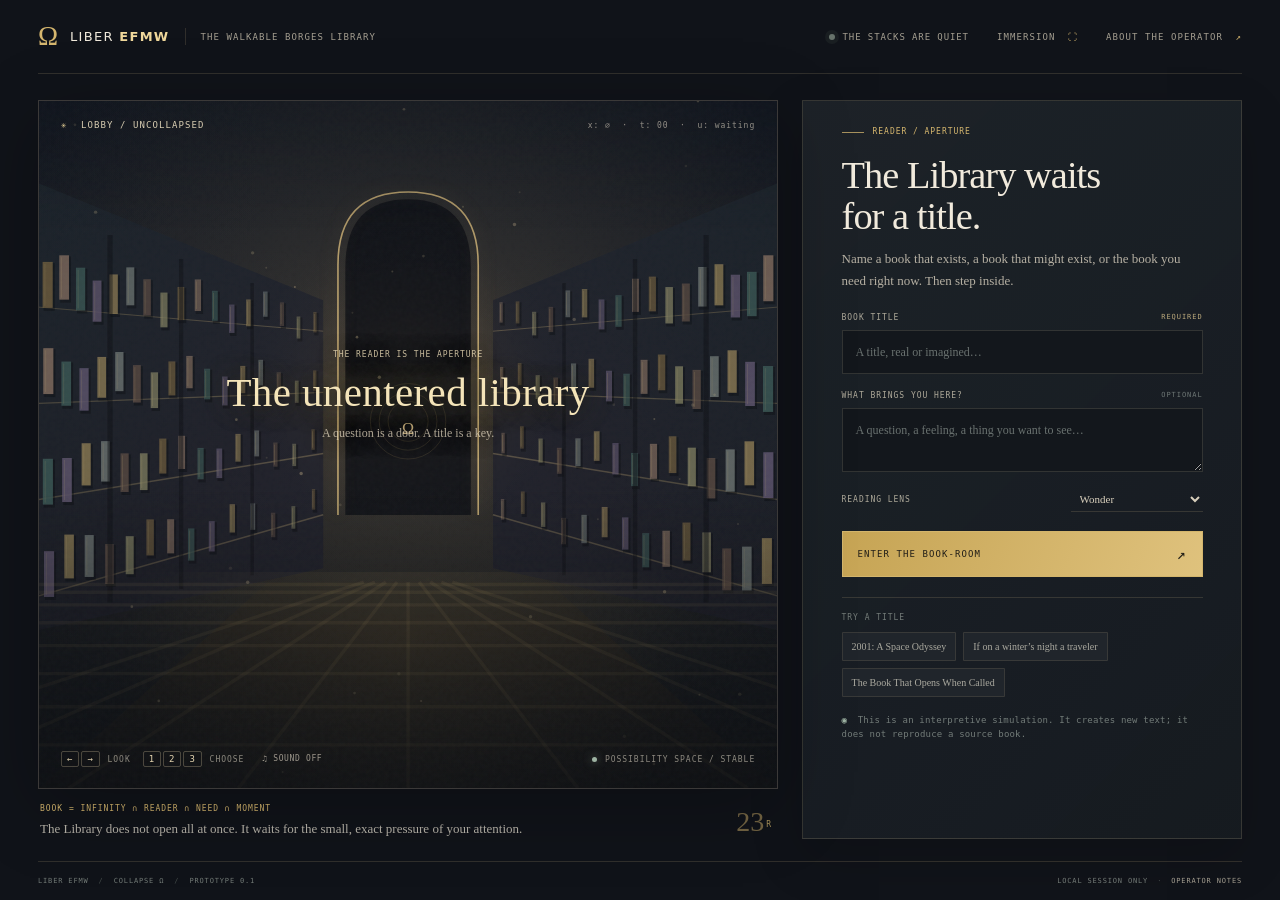
==== index.html @ be6228f6 "Add files via upload" ====
<!doctype html>
<html lang="en">
<head>
  <meta charset="utf-8">
  <meta name="viewport" content="width=device-width, initial-scale=1">
  <meta name="theme-color" content="#101319">
  <meta name="description" content="Enter a title. Let the reader, the question, and the moment open a walkable book-room.">
  <title>LIBER EFMW — The Walkable Borges Library</title>
  <link rel="stylesheet" href="styles.css">
</head>
<body>
  <div class="app-shell">
    <header class="topbar">
      <a class="brand" href="#top" aria-label="LIBER EFMW home">
        <span class="brand-mark" aria-hidden="true">Ω</span>
        <span class="brand-name">LIBER <b>EFMW</b></span>
        <span class="brand-divider" aria-hidden="true"></span>
        <span class="brand-edition">THE WALKABLE BORGES LIBRARY</span>
      </a>
      <div class="session-indicator"><span class="status-light" id="statusLight"></span><span id="statusText">THE STACKS ARE QUIET</span></div>
      <button class="top-action immersion-button" id="immersionButton" type="button" aria-pressed="false" title="Open full-screen immersion">IMMERSION <span aria-hidden="true">⛶</span></button>
      <button class="top-action" id="aboutButton" type="button">ABOUT THE OPERATOR <span aria-hidden="true">↗</span></button>
    </header>

    <main class="layout" id="top">
      <section class="world-column" aria-label="Library world">
        <div class="world-frame" id="worldFrame">
          <canvas id="libraryCanvas" aria-label="A perspective view down a lamp-lit library aisle"></canvas>
          <div class="world-vignette" aria-hidden="true"></div>
          <div class="world-topline">
            <span class="world-kicker"><span class="tiny-star">✳</span> <span id="worldMode">LOBBY / UNCOLLAPSED</span></span>
            <span class="world-coordinates" id="coordinates">x: ∅ &nbsp;·&nbsp; t: 00 &nbsp;·&nbsp; u: waiting</span>
          </div>
          <div class="portal-caption" aria-live="polite">
            <span class="portal-overline" id="portalOverline">THE READER IS THE APERTURE</span>
            <strong id="portalTitle">The unentered library</strong>
            <span id="portalNote">A question is a door. A title is a key.</span>
          </div>
          <div class="world-controls" aria-label="View controls">
            <span><kbd>←</kbd><kbd>→</kbd> LOOK</span>
            <span><kbd>1</kbd><kbd>2</kbd><kbd>3</kbd> CHOOSE</span>
            <button type="button" id="soundButton" class="sound-button" aria-pressed="false" title="Ambient sound is off"><span aria-hidden="true">♫</span> SOUND OFF</button>
          </div>
          <div class="world-readout"><span class="readout-dot"></span><span id="worldReadout">POSSIBILITY SPACE / STABLE</span></div>
        </div>

        <div class="world-caption">
          <div>
            <div class="caption-label">BOOK = INFINITY ∩ READER ∩ NEED ∩ MOMENT</div>
            <p id="sceneCaption">The Library does not open all at once. It waits for the small, exact pressure of your attention.</p>
          </div>
          <div class="caption-mark" aria-hidden="true">23<span>R</span></div>
        </div>
      </section>

      <aside class="workbench" aria-label="Reader's desk">
        <section class="entry-panel" id="entryPanel">
          <div class="panel-eyebrow"><span class="eyebrow-rule"></span> READER / APERTURE</div>
          <h1>The Library waits<br>for a title.</h1>
          <p class="entry-copy">Name a book that exists, a book that might exist, or the book you need right now. Then step inside.</p>

          <form id="entryForm" autocomplete="off">
            <label for="titleInput">BOOK TITLE <span class="required-mark">REQUIRED</span></label>
            <input id="titleInput" name="title" maxlength="120" placeholder="A title, real or imagined…" required>

            <label for="needInput">WHAT BRINGS YOU HERE? <span class="optional-mark">OPTIONAL</span></label>
            <textarea id="needInput" name="need" maxlength="240" rows="2" placeholder="A question, a feeling, a thing you want to see…"></textarea>

            <div class="focus-row">
              <label for="focusInput">READING LENS</label>
              <select id="focusInput" name="focus">
                <option value="wonder">Wonder</option>
                <option value="understanding">Understanding</option>
                <option value="memory">Memory</option>
                <option value="surprise">Surprise</option>
                <option value="quiet">Quiet</option>
              </select>
            </div>

            <button class="enter-button" type="submit"><span>ENTER THE BOOK-ROOM</span><span class="button-arrow" aria-hidden="true">↗</span></button>
          </form>

          <div class="examples">
            <span class="examples-label">TRY A TITLE</span>
            <div class="example-list">
              <button type="button" class="example-chip" data-title="2001: A Space Odyssey" data-need="Where does intelligence go next?">2001: A Space Odyssey</button>
              <button type="button" class="example-chip" data-title="If on a winter's night a traveler" data-need="What does an unfinished beginning ask of a reader?">If on a winter’s night a traveler</button>
              <button type="button" class="example-chip" data-title="The Book That Opens When Called" data-need="Show me the first page that knows I am here.">The Book That Opens When Called</button>
            </div>
          </div>

          <div class="entry-footnote"><span aria-hidden="true">◉</span> This is an interpretive simulation. It creates new text; it does not reproduce a source book.</div>
        </section>

        <section class="journey-panel" id="journeyPanel" hidden>
          <div class="journey-heading">
            <div class="panel-eyebrow"><span class="eyebrow-rule"></span> CURRENT COLLAPSE <span class="step-counter" id="stepCounter">01</span></div>
            <div class="active-title-row"><h1 id="activeTitle">The book title</h1><button type="button" class="icon-button" id="restartButton" title="Begin another book" aria-label="Begin another book">＋</button></div>
            <div class="room-pills"><span class="room-pill" id="roomPill">ROOM</span><span class="room-pill room-pill-muted" id="lensPill">WONDER</span><span class="room-pill room-pill-muted">POSSIBLE EDITION</span></div>
          </div>

          <article class="reading-card" aria-live="polite" aria-atomic="true">
            <div class="reading-card-top"><span class="folio-label"><span class="folio-icon">¶</span> FIELD NOTES / <span id="folioNumber">001</span></span><span class="reading-status">INTERPRETIVE TEXT</span></div>
            <h2 id="roomHeading">The Threshold Room</h2>
            <div class="story-copy" id="storyCopy"></div>
            <div class="reader-question" id="readerQuestion" hidden></div>
            <div class="margin-mark" aria-hidden="true">—</div>
          </article>

          <div class="collapse-meter">
            <div class="meter-heading"><span>RECURSIVE COHERENCE</span><span id="coherenceValue">—</span></div>
            <div class="meter-track"><span id="coherenceBar"></span></div>
            <div class="meter-subline"><span>reader-state × room fit</span><button type="button" id="scoreToggle" aria-expanded="false">SCORE NOTES <span aria-hidden="true">＋</span></button></div>
            <div class="score-notes" id="scoreNotes" hidden></div>
          </div>

          <div class="choice-section">
            <div class="choice-heading"><span>WHERE DOES YOUR ATTENTION GO?</span><span class="choice-hint">CHOOSE A DOOR</span></div>
            <div class="choice-list" id="choiceList"></div>
          </div>

          <div class="journey-footer">
            <div class="path-label">YOUR PATH</div>
            <div class="path-trail" id="pathTrail" aria-label="Reading path"></div>
            <div class="journey-actions"><button type="button" id="shelveButton">CLOSE &amp; SHELVE</button><button type="button" id="exportButton">SAVE READING <span aria-hidden="true">↓</span></button></div>
          </div>
        </section>
      </aside>
    </main>

    <footer class="footerbar"><span>LIBER EFMW <span class="footer-separator">/</span> COLLAPSE Ω <span class="footer-separator">/</span> PROTOTYPE 0.1</span><span class="footer-right">LOCAL SESSION ONLY <span class="footer-separator">·</span> <button id="footerAbout" type="button">OPERATOR NOTES</button></span></footer>
  </div>

  <dialog id="aboutDialog" class="about-dialog">
    <form method="dialog"><button class="dialog-close" aria-label="Close">×</button></form>
    <div class="dialog-eyebrow">LIBER EFMW / OPERATOR NOTES</div>
    <h2>The reader is the aperture.</h2>
    <p class="dialog-lead">The Borges Library is a generative book-room: a title, a reader, a question, and a moment resolve into one bounded place to explore.</p>
    <div class="equation-block"><div class="equation-label">SYMBOLIC OPERATOR</div><code>B<sub>EFMW</sub>(x,t,u) = Collapse<sub>Ω</sub>[ ∫<sub>Γ</sub> e<sup>iS/ℏ</sup> R<sub>23</sub>(φ) M<sub>text</sub>(ψ) O<sub>u</sub>(t) dΓ ]</code></div>
    <p>In this prototype, <b>Collapse Ω</b> is implemented as a small, transparent scoring rule over candidate rooms. Title and prompt supply semantic cues; reader focus supplies a lens; the path already taken discourages repetition. The selected room then produces an original interpretive passage and three next actions.</p>
    <div class="equation-block equation-block-small"><div class="equation-label">RUNNABLE APPROXIMATION</div><code>room* = argmax [ 0.34C + 0.28R + 0.20U + 0.12V − 0.16N ]</code><div class="equation-key">C coherence · R resonance · U usefulness · V novelty · N disorientation</div></div>
    <p class="dialog-caution">This is an operational literary simulation, not a numerical evaluation of a physical path integral and not evidence that EFMW is established physics. The browser version uses no model API, sends no reader input anywhere, and stores the optional reading path only in this browser.</p>
    <div class="dialog-bottom"><span>INCOMPLETENESS IS ALLOWED.</span><span>DO NOT HEAL THE WOUND THAT IS THE ARTWORK.</span></div>
  </dialog>

  <script src="engine.js"></script>
  <script src="app.js"></script>
</body>
</html>
---- styles.css ----
:root {
  color-scheme: dark;
  --bg: #101319;
  --bg-soft: #151a20;
  --panel: #191e24;
  --panel-hi: #20262d;
  --ink: #f1eadc;
  --muted: #a49e90;
  --subtle: #6c726f;
  --line: rgba(218, 195, 145, .16);
  --gold: #d5b66e;
  --gold-pale: #f0d89b;
  --sage: #9eb3a3;
  --mono: 'DM Mono', 'SFMono-Regular', Consolas, monospace;
  --sans: 'DM Sans', Inter, system-ui, sans-serif;
  --serif: 'Playfair Display', Georgia, 'Times New Roman', serif;
}

* { box-sizing: border-box; }
html { min-width: 320px; background: var(--bg); scroll-behavior: smooth; }
body { margin: 0; min-height: 100vh; background: var(--bg); color: var(--ink); font-family: var(--sans); font-size: 14px; }
button, input, textarea, select { font: inherit; }
button { color: inherit; }
button:focus-visible, input:focus-visible, textarea:focus-visible, select:focus-visible { outline: 2px solid var(--gold-pale); outline-offset: 3px; }
.app-shell { max-width: 1680px; margin: 0 auto; min-height: 100vh; padding: 0 38px; display: flex; flex-direction: column; }
.topbar { height: 74px; display: flex; align-items: center; justify-content: space-between; border-bottom: 1px solid var(--line); flex: 0 0 auto; gap: 20px; }
.brand { display: flex; align-items: center; gap: 12px; text-decoration: none; color: inherit; min-width: 0; }
.brand-mark { color: var(--gold); font-family: var(--serif); font-size: 27px; line-height: 1; }
.brand-name { letter-spacing: .1em; font-size: 13px; font-weight: 500; white-space: nowrap; }
.brand-name b { font-weight: 700; color: var(--gold-pale); }
.brand-divider { width: 1px; height: 17px; background: var(--line); margin: 0 3px; }
.brand-edition, .session-indicator, .top-action, .footerbar, .panel-eyebrow, label, .examples-label, .caption-label, .world-kicker, .world-coordinates, .portal-overline, .world-controls, .world-readout, .reading-card-top, .meter-heading, .meter-subline, .choice-heading, .path-label, .journey-actions, .dialog-eyebrow, .equation-label, .dialog-bottom { font-family: var(--mono); letter-spacing: .12em; }
.brand-edition { font-size: 9px; color: var(--muted); white-space: nowrap; }
.session-indicator { font-size: 9px; color: var(--muted); letter-spacing: .1em; display: flex; align-items: center; gap: 8px; margin-left: auto; }
.status-light { width: 6px; height: 6px; border-radius: 50%; background: #67736b; box-shadow: 0 0 0 4px rgba(125, 153, 131, .08); }
.status-light.active { background: #b9cb9a; box-shadow: 0 0 9px 3px rgba(185, 203, 154, .26); }
.top-action, .footer-right button { border: 0; background: transparent; color: var(--muted); cursor: pointer; font-size: 9px; letter-spacing: .12em; padding: 8px 0 8px 8px; }
.top-action:hover, .footer-right button:hover { color: var(--gold-pale); }
.top-action span { color: var(--gold); margin-left: 6px; }

.layout { display: grid; grid-template-columns: minmax(0, 1.38fr) minmax(370px, .82fr); gap: 24px; padding: 26px 0 22px; flex: 1; min-height: 0; }
.world-column { min-width: 0; display: flex; flex-direction: column; }
.world-frame { position: relative; isolation: isolate; overflow: hidden; width: 100%; min-height: 510px; flex: 1 1 auto; background: #171b25; border: 1px solid rgba(218,195,145,.18); box-shadow: 0 18px 70px rgba(0,0,0,.25); }
#libraryCanvas { display: block; width: 100%; height: 100%; min-height: 510px; }
.world-vignette { position: absolute; inset: 0; pointer-events: none; background: linear-gradient(180deg, rgba(10,12,18,.18), transparent 20%, transparent 56%, rgba(11,13,17,.65)), radial-gradient(ellipse at 50% 45%, transparent 20%, rgba(6,9,14,.32) 100%); }
.world-frame::after { content: ''; position: absolute; inset: 0; opacity: .12; pointer-events: none; background-image: url("data:image/svg+xml,%3Csvg viewBox='0 0 180 180' xmlns='http://www.w3.org/2000/svg'%3E%3Cfilter id='n'%3E%3CfeTurbulence type='fractalNoise' baseFrequency='.84' numOctaves='3' stitchTiles='stitch'/%3E%3C/filter%3E%3Crect width='100%25' height='100%25' filter='url(%23n)' opacity='.22'/%3E%3C/svg%3E"); mix-blend-mode: screen; }
.world-topline { position: absolute; z-index: 2; left: 22px; right: 22px; top: 19px; display: flex; align-items: center; justify-content: space-between; gap: 14px; color: #d8cdb2; font-size: 9px; }
.world-kicker { font-size: 9px; }
.tiny-star { color: var(--gold-pale); padding-right: 7px; }
.world-coordinates { color: rgba(225,215,197,.62); font-size: 8px; text-align: right; }
.portal-caption { position: absolute; z-index: 2; left: 50%; top: 43%; transform: translate(-50%,-50%); display: flex; flex-direction: column; align-items: center; width: min(76%, 380px); text-align: center; pointer-events: none; text-shadow: 0 2px 22px #0b0d11, 0 0 32px rgba(212,174,98,.4); }
.portal-overline { font-size: 8px; color: rgba(234,219,182,.83); margin-bottom: 11px; }
.portal-caption strong { max-width: 100%; font: 500 clamp(22px, 3.2vw, 42px)/1.1 var(--serif); color: #f4e4b9; letter-spacing: .01em; }
.portal-caption > span:last-child { font: 12px/1.5 var(--serif); color: rgba(236,223,198,.72); margin-top: 8px; }
.world-controls { position: absolute; z-index: 3; left: 22px; bottom: 20px; display: flex; gap: 12px; align-items: center; font-size: 8px; color: rgba(230,220,203,.58); }
kbd { display: inline-block; padding: 2px 5px; margin-right: 2px; border: 1px solid rgba(229,211,171,.27); border-radius: 2px; color: #e6d6b1; font: 9px var(--mono); }
.sound-button { border: 0; background: transparent; color: rgba(230,220,203,.65); cursor: pointer; font: 8px var(--mono); letter-spacing: .08em; margin-left: 6px; padding: 5px 0; }
.sound-button:hover, .sound-button[aria-pressed="true"] { color: var(--gold-pale); }
.world-readout { position: absolute; z-index: 2; right: 22px; bottom: 24px; color: rgba(230,220,203,.58); font-size: 8px; display: flex; align-items: center; gap: 8px; }
.readout-dot { width: 5px; height: 5px; border-radius: 50%; background: var(--sage); box-shadow: 0 0 8px rgba(158,179,163,.6); }
.world-caption { display: flex; align-items: center; justify-content: space-between; gap: 20px; padding: 15px 2px 0; }
.caption-label { color: var(--gold); font-size: 8px; margin-bottom: 6px; }
.world-caption p { margin: 0; color: #b6b2a8; font: 13px/1.55 var(--serif); max-width: 620px; }
.caption-mark { flex: 0 0 auto; font: 28px/1 var(--serif); color: rgba(213,182,110,.5); padding-right: 5px; }
.caption-mark span { color: rgba(213,182,110,.8); font: 8px var(--mono); vertical-align: middle; padding-left: 2px; }

.workbench { min-width: 0; background: linear-gradient(135deg, rgba(29,34,40,.97), rgba(22,27,32,.98)); border: 1px solid rgba(218,195,145,.16); box-shadow: 0 18px 50px rgba(0,0,0,.16); min-height: 0; }
.entry-panel, .journey-panel { padding: 27px clamp(23px, 3vw, 39px) 21px; }
.panel-eyebrow { display: flex; align-items: center; gap: 9px; color: var(--gold); font-size: 8px; line-height: 1; }
.eyebrow-rule { display: inline-block; width: 22px; height: 1px; background: var(--gold); opacity: .75; }
.entry-panel h1, .journey-panel h1 { font: 400 clamp(32px, 3vw, 43px)/1.06 var(--serif); letter-spacing: -.025em; margin: 19px 0 12px; color: #f1eadc; }
.entry-copy { color: #b6b0a3; font: 13px/1.65 var(--serif); max-width: 390px; margin: 0 0 22px; }
#entryForm { display: flex; flex-direction: column; }
label { color: #ada899; font-size: 8px; margin: 0 0 8px; display: flex; justify-content: space-between; }
.required-mark { color: #bcaa7c; font-size: 7px; }
.optional-mark { color: #6e7775; font-size: 7px; }
input, textarea, select { background: #13171c; color: var(--ink); border: 1px solid rgba(224,211,183,.15); border-radius: 0; transition: border-color .2s, background .2s; }
input, textarea { width: 100%; padding: 12px 13px; font: 12px/1.5 var(--serif); }
input::placeholder, textarea::placeholder { color: #69716f; }
input:focus, textarea:focus, select:focus { outline: 0; border-color: rgba(213,182,110,.7); background: #171b20; }
textarea { resize: vertical; min-height: 64px; max-height: 130px; }
#entryForm > label:not(:first-child) { margin-top: 17px; }
.focus-row { display: flex; align-items: center; justify-content: space-between; margin: 15px 0 19px; }
.focus-row label { margin: 0; }
.focus-row select { min-width: 132px; border: 0; border-bottom: 1px solid var(--line); background: transparent; padding: 5px 20px 5px 5px; color: #d8cfbc; font: 11px var(--serif); cursor: pointer; }
.focus-row select option { background: #1a1e23; color: var(--ink); }
.enter-button { width: 100%; min-height: 46px; display: flex; align-items: center; justify-content: space-between; border: 1px solid #d3b56c; background: linear-gradient(110deg, #c6a454, #dfc27d); color: #201d17; padding: 0 15px; cursor: pointer; font: 9px var(--mono); letter-spacing: .12em; transition: filter .18s, transform .18s; }
.enter-button:hover { filter: brightness(1.08); transform: translateY(-1px); }
.button-arrow { font-size: 15px; }
.examples { border-top: 1px solid var(--line); padding-top: 15px; margin-top: 20px; }
.examples-label { color: #737b78; font-size: 8px; display: block; margin-bottom: 10px; }
.example-list { display: flex; flex-wrap: wrap; gap: 7px; }
.example-chip { background: #20252b; border: 1px solid rgba(218,195,145,.13); color: #aaa99f; border-radius: 1px; padding: 7px 9px; cursor: pointer; font: 10px/1.3 var(--serif); text-align: left; transition: all .18s; }
.example-chip:hover { border-color: rgba(213,182,110,.6); color: #e4d7b8; }
.entry-footnote { margin-top: 17px; color: #727b78; font: 9px/1.5 var(--mono); letter-spacing: .02em; }
.entry-footnote span { color: var(--sage); margin-right: 5px; }

.journey-panel { padding-top: 24px; }
.step-counter { margin-left: auto; color: #757d78; font-size: 8px; }
.active-title-row { display: flex; align-items: flex-start; gap: 12px; justify-content: space-between; }
.journey-panel h1 { font-size: clamp(27px, 2.7vw, 37px); margin: 14px 0 11px; overflow-wrap: anywhere; }
.icon-button { flex: 0 0 auto; width: 30px; height: 30px; padding: 0; border: 1px solid var(--line); background: transparent; color: var(--gold); font: 20px/1 var(--serif); cursor: pointer; margin-top: 16px; }
.icon-button:hover { background: rgba(213,182,110,.1); }
.room-pills { display: flex; gap: 6px; flex-wrap: wrap; }
.room-pill { border: 1px solid rgba(213,182,110,.25); color: var(--gold-pale); padding: 4px 7px; font: 7px var(--mono); letter-spacing: .08em; }
.room-pill-muted { color: #858d87; border-color: rgba(176,181,161,.14); }
.reading-card { position: relative; margin-top: 18px; padding: 15px 16px 16px; background: linear-gradient(135deg, rgba(15,19,23,.78), rgba(26,30,34,.76)); border: 1px solid rgba(220,202,163,.13); min-height: 152px; overflow: hidden; }
.reading-card::before { content: ''; position: absolute; width: 160px; height: 160px; right: -86px; bottom: -112px; border: 1px solid rgba(213,182,110,.12); border-radius: 50%; box-shadow: 0 0 0 16px rgba(213,182,110,.025), 0 0 0 33px rgba(213,182,110,.02); pointer-events: none; }
.reading-card-top { display: flex; align-items: center; justify-content: space-between; color: #777f7b; font-size: 7px; position: relative; z-index: 1; }
.folio-icon { font: 13px var(--serif); color: var(--gold); margin-right: 3px; }
.reading-status { color: #95a28e; font-size: 7px; }
.reading-card h2 { font: 500 20px/1.2 var(--serif); color: #eaddc0; margin: 12px 0 8px; position: relative; z-index: 1; }
.story-copy { position: relative; z-index: 1; color: #b9b4a8; font: 11px/1.62 var(--serif); }
.story-copy p { margin: 0 0 8px; }
.story-copy p:last-child { margin-bottom: 0; }
.reader-question { position: relative; z-index: 1; color: #ccba8b; border-left: 1px solid rgba(213,182,110,.55); padding: 4px 0 4px 10px; margin: 11px 0 2px; font: italic 11px/1.5 var(--serif); }
.margin-mark { text-align: right; color: rgba(213,182,110,.5); font: 16px var(--serif); margin-top: 4px; position: relative; z-index: 1; }
.collapse-meter { margin: 14px 0 0; }
.meter-heading, .meter-subline { display: flex; justify-content: space-between; align-items: center; font-size: 7px; color: #90958d; }
.meter-heading span:last-child { color: var(--gold-pale); }
.meter-track { height: 3px; margin: 7px 0 6px; background: #333a3d; overflow: hidden; }
.meter-track span { display: block; height: 100%; width: 0; background: linear-gradient(90deg, #839688, #c8bd84); transition: width .55s ease; }
.meter-subline { color: #68716e; letter-spacing: .01em; font: 8px var(--mono); }
.meter-subline button { border: 0; color: #8d9287; background: transparent; cursor: pointer; font: 7px var(--mono); letter-spacing: .08em; padding: 3px 0; }
.meter-subline button:hover { color: var(--gold-pale); }
.score-notes { display: grid; grid-template-columns: repeat(5,1fr); gap: 3px; margin-top: 8px; }
.score-note { padding: 5px 5px; background: rgba(255,255,255,.025); text-align: center; }
.score-note b { display: block; color: #d1c08f; font: 9px var(--mono); margin-bottom: 3px; }
.score-note span { color: #727c77; font: 6px var(--mono); letter-spacing: .04em; }
.score-note.penalty b { color: #b48b7d; }
.choice-section { border-top: 1px solid var(--line); padding-top: 13px; margin-top: 14px; }
.choice-heading { display: flex; justify-content: space-between; align-items: center; gap: 8px; color: #94958a; font-size: 7px; }
.choice-hint { color: #68716e; font-size: 7px; white-space: nowrap; }
.choice-list { display: grid; grid-template-columns: repeat(3, minmax(0,1fr)); gap: 6px; margin-top: 9px; }
.choice-button { text-align: left; min-height: 53px; display: flex; align-items: flex-start; gap: 7px; padding: 8px 8px; border: 1px solid rgba(219,201,159,.14); background: rgba(9,12,16,.25); cursor: pointer; transition: background .18s, border-color .18s, transform .18s; }
.choice-button:hover { border-color: rgba(213,182,110,.62); background: rgba(213,182,110,.08); transform: translateY(-1px); }
.choice-button:disabled { opacity: .55; cursor: wait; }
.choice-number { color: var(--gold); font: 9px var(--mono); }
.choice-label { color: #d0c9b8; font: 10px/1.35 var(--serif); }
.journey-footer { border-top: 1px solid var(--line); margin-top: 15px; padding-top: 11px; }
.path-label { color: #727a76; font-size: 7px; margin-bottom: 7px; }
.path-trail { display: flex; flex-wrap: wrap; gap: 4px; min-height: 17px; align-items: center; }
.path-node { color: #a8a492; font: 8px var(--mono); }
.path-node:not(:last-child)::after { content: '›'; color: #656d69; padding-left: 4px; }
.path-node:last-child { color: var(--gold-pale); }
.journey-actions { display: flex; justify-content: space-between; gap: 10px; margin-top: 12px; }
.journey-actions button { border: 0; padding: 4px 0; background: transparent; color: #818a85; cursor: pointer; font-size: 7px; letter-spacing: .1em; }
.journey-actions button:hover { color: var(--gold-pale); }
.journey-actions button:last-child { color: #b59b61; }

.footerbar { display: flex; justify-content: space-between; align-items: center; gap: 12px; border-top: 1px solid var(--line); min-height: 39px; color: #737b77; font-size: 7px; flex: 0 0 auto; }
.footer-separator { color: #454d4c; padding: 0 5px; }
.footer-right { display: flex; align-items: center; gap: 4px; }
.footer-right button { font: inherit; padding: 6px 0; }
:fullscreen { background: var(--bg); }
:fullscreen .app-shell { max-width: none; width: 100%; height: 100vh; padding: 0 clamp(18px, 3vw, 48px); }
:fullscreen .layout { min-height: 0; }

.about-dialog { width: min(590px, calc(100vw - 30px)); max-height: min(88vh, 780px); overflow-y: auto; border: 1px solid rgba(213,182,110,.32); color: var(--ink); background: #171c21; padding: 31px 34px 25px; box-shadow: 0 35px 100px rgba(0,0,0,.72); }
.about-dialog::backdrop { background: rgba(5,8,12,.76); backdrop-filter: blur(4px); }
.dialog-close { position: absolute; top: 12px; right: 14px; border: 0; background: transparent; color: #a9a18e; font: 24px var(--serif); cursor: pointer; }
.dialog-eyebrow { color: var(--gold); font-size: 8px; }
.about-dialog h2 { font: 400 33px/1.1 var(--serif); color: #efe4ca; margin: 17px 0 11px; }
.about-dialog p { color: #b4b2a7; font: 12px/1.7 var(--serif); }
.about-dialog .dialog-lead { color: #ddd1b5; font-size: 14px; }
.equation-block { border: 1px solid rgba(213,182,110,.2); background: rgba(5,8,10,.2); padding: 13px 15px; margin: 17px 0; overflow-wrap: anywhere; }
.equation-label { color: #89928b; font-size: 7px; margin-bottom: 9px; }
.equation-block code { color: var(--gold-pale); font: 12px/1.8 var(--mono); }
.equation-block-small { margin-bottom: 14px; }
.equation-block-small code { font-size: 10px; }
.equation-key { color: #7e8981; font: 9px/1.5 var(--mono); margin-top: 6px; }
.dialog-caution { border-left: 1px solid #a77d6f; padding-left: 11px; color: #a99f91 !important; }
.dialog-bottom { display: flex; justify-content: space-between; gap: 12px; border-top: 1px solid var(--line); padding-top: 14px; margin-top: 19px; color: #929181; font-size: 7px; }

[hidden] { display: none !important; }

@media (min-width: 1450px) {
  .layout { grid-template-columns: minmax(0, 1.45fr) minmax(405px, .74fr); }
  .entry-panel, .journey-panel { padding-left: 42px; padding-right: 42px; }
}
@media (max-width: 1040px) {
  .app-shell { padding: 0 23px; }
  .layout { grid-template-columns: minmax(0, 1.1fr) minmax(340px, .9fr); gap: 15px; }
  .world-frame, #libraryCanvas { min-height: 470px; }
  .entry-panel, .journey-panel { padding-left: 23px; padding-right: 23px; }
  .choice-list { grid-template-columns: 1fr; }
  .choice-button { min-height: 40px; align-items: center; }
  .choice-number { min-width: 12px; }
}
@media (max-width: 760px) {
  .app-shell { padding: 0 14px; }
  .topbar { height: 60px; }
  .brand { gap: 8px; }
  .brand-edition, .brand-divider { display: none; }
  .session-indicator { font-size: 0; }
  .top-action { font-size: 0; padding-left: 5px; }
  .top-action span { font: 14px var(--mono); }
  .layout { display: flex; flex-direction: column; gap: 14px; padding-top: 14px; }
  .world-frame, #libraryCanvas { min-height: min(64vh, 470px); }
  .world-topline { top: 14px; left: 14px; right: 14px; }
  .world-kicker { font-size: 7px; }
  .world-coordinates { font-size: 7px; }
  .portal-caption { top: 45%; }
  .portal-overline { font-size: 7px; }
  .portal-caption strong { font-size: clamp(23px, 8vw, 36px); }
  .world-controls { left: 13px; bottom: 14px; gap: 7px; font-size: 7px; }
  .world-controls span:first-child { display: none; }
  .world-readout { right: 13px; bottom: 19px; font-size: 6px; }
  .world-caption { padding: 12px 2px 2px; }
  .world-caption p { font-size: 12px; }
  .workbench { min-height: 500px; }
  .entry-panel, .journey-panel { padding: 22px 20px 19px; }
  .entry-panel h1 { font-size: 36px; }
  .journey-panel h1 { font-size: 31px; }
  .choice-list { grid-template-columns: repeat(3, minmax(0,1fr)); }
  .choice-button { min-height: 53px; align-items: flex-start; }
  .choice-number { min-width: 0; }
  .choice-label { font-size: 9px; }
  .footerbar { font-size: 6px; }
  .footer-right { gap: 1px; }
  .footer-separator { padding: 0 2px; }
}
@media (max-width: 380px) {
  .app-shell { padding: 0 10px; }
  .choice-list { grid-template-columns: 1fr; }
  .choice-button { min-height: 38px; align-items: center; }
  .choice-label { font-size: 10px; }
  .world-controls { display: none; }
  .world-readout { left: 13px; right: auto; }
}
@media (prefers-reduced-motion: reduce) {
  *, *::before, *::after { scroll-behavior: auto !important; animation-duration: .01ms !important; animation-iteration-count: 1 !important; transition-duration: .01ms !important; }
}
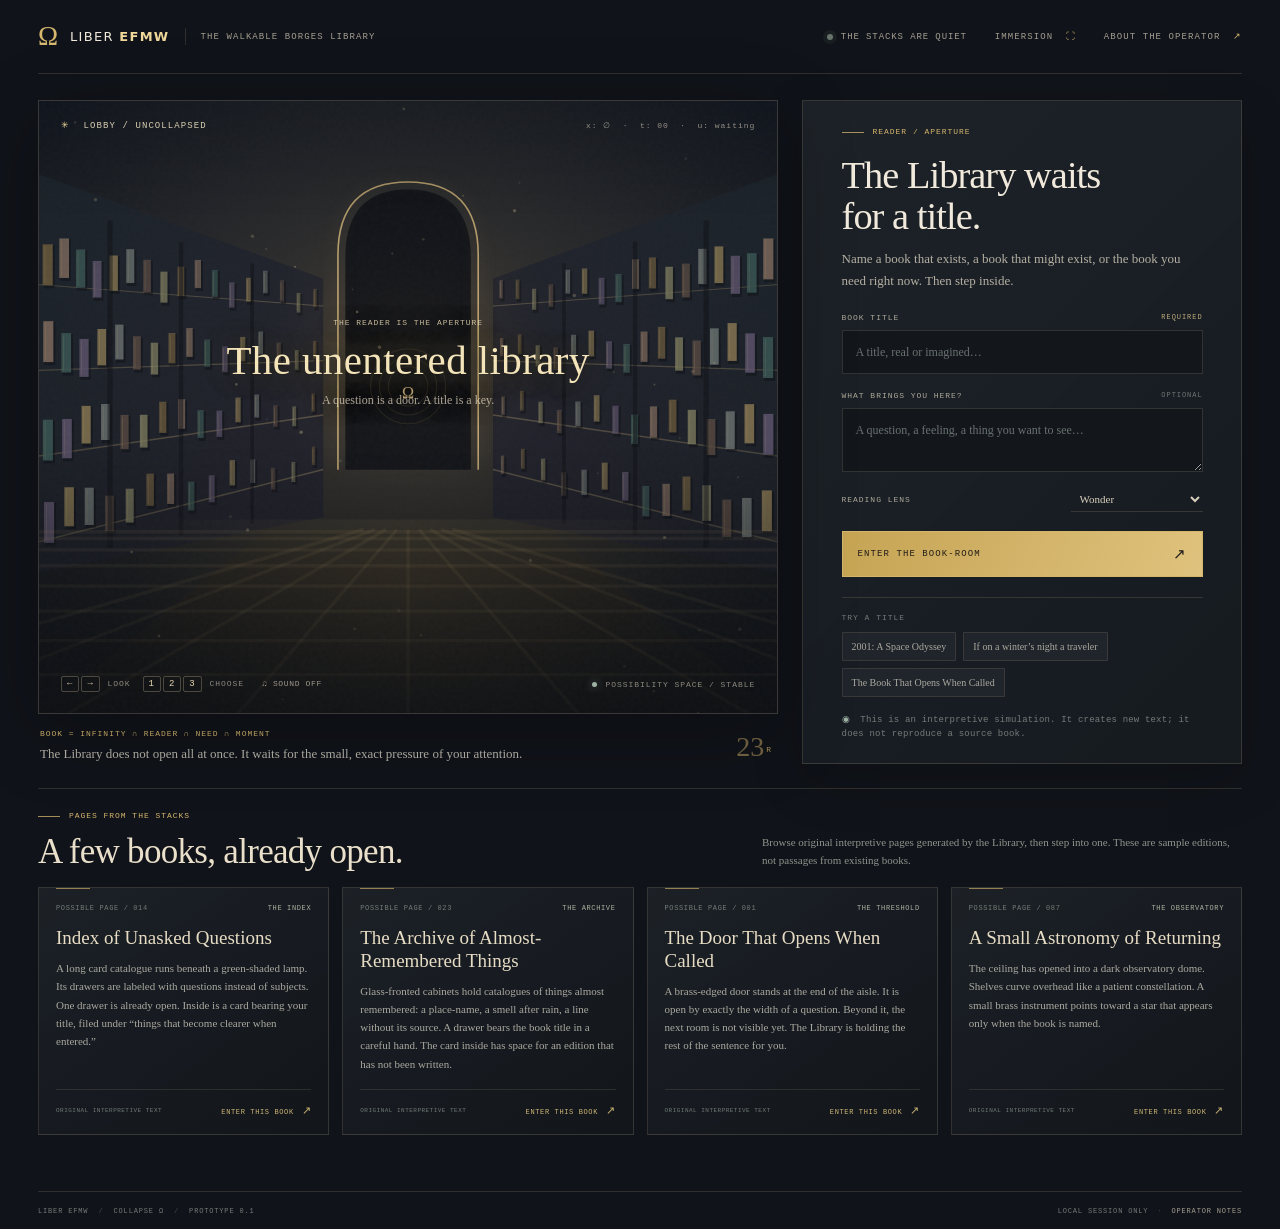
==== commit 3a722560: "Add sample pages to landing feed" ====
--- a/index.html
+++ b/index.html
@@ -126,6 +126,17 @@
           </div>
         </section>
       </aside>
+
+      <section class="sample-feed" id="sampleFeed" aria-labelledby="sampleFeedTitle">
+        <div class="sample-feed-header">
+          <div>
+            <div class="panel-eyebrow"><span class="eyebrow-rule"></span> PAGES FROM THE STACKS</div>
+            <h2 id="sampleFeedTitle">A few books, already open.</h2>
+          </div>
+          <p>Browse original interpretive pages generated by the Library, then step into one. These are sample editions, not passages from existing books.</p>
+        </div>
+        <div class="sample-page-grid" id="samplePageGrid" aria-label="Sample pages"></div>
+      </section>
     </main>
 
     <footer class="footerbar"><span>LIBER EFMW <span class="footer-separator">/</span> COLLAPSE Ω <span class="footer-separator">/</span> PROTOTYPE 0.1</span><span class="footer-right">LOCAL SESSION ONLY <span class="footer-separator">·</span> <button id="footerAbout" type="button">OPERATOR NOTES</button></span></footer>
--- a/styles.css
+++ b/styles.css
@@ -148,6 +148,24 @@
 .journey-actions button:hover { color: var(--gold-pale); }
 .journey-actions button:last-child { color: #b59b61; }
 
+.sample-feed { grid-column: 1 / -1; border-top: 1px solid var(--line); padding: 23px 0 34px; }
+.sample-feed-header { display: flex; justify-content: space-between; align-items: end; gap: 28px; margin-bottom: 16px; }
+.sample-feed-header h2 { margin: 12px 0 0; color: #e9dfca; font: 400 clamp(25px, 2.8vw, 35px)/1.12 var(--serif); letter-spacing: -.02em; }
+.sample-feed-header > p { max-width: 480px; margin: 0 0 2px; color: #8f958d; font: 11px/1.6 var(--serif); }
+.sample-page-grid { display: grid; grid-template-columns: repeat(4, minmax(0, 1fr)); gap: 13px; }
+.sample-page { position: relative; display: flex; flex-direction: column; min-height: 226px; padding: 16px 17px 13px; overflow: hidden; border: 1px solid rgba(218,195,145,.16); background: linear-gradient(145deg, rgba(29,34,40,.9), rgba(18,22,27,.96)); }
+.sample-page::before { content: ''; position: absolute; top: 0; left: 17px; width: 34px; height: 1px; background: var(--gold); opacity: .65; }
+.sample-page-meta { display: flex; justify-content: space-between; align-items: center; gap: 10px; color: #737d77; font: 7px var(--mono); letter-spacing: .09em; }
+.sample-page-folio { white-space: nowrap; }
+.sample-page-room { color: #a9b39e; text-align: right; }
+.sample-page h3 { margin: 15px 0 9px; color: #e7dcc4; font: 500 19px/1.2 var(--serif); overflow-wrap: anywhere; }
+.sample-page-copy { margin: 0 0 16px; color: #aaa99f; font: 11px/1.65 var(--serif); }
+.sample-page-footer { display: flex; justify-content: space-between; align-items: center; gap: 10px; border-top: 1px solid rgba(218,195,145,.12); padding-top: 10px; margin-top: auto; }
+.sample-page-footer > span { color: #707a74; font: 6px var(--mono); letter-spacing: .08em; }
+.sample-page-open { flex: 0 0 auto; border: 0; background: transparent; color: #cdb575; cursor: pointer; font: 7px var(--mono); letter-spacing: .09em; padding: 4px 0 4px 5px; }
+.sample-page-open:hover { color: var(--gold-pale); }
+.sample-page-open span { padding-left: 3px; font-size: 11px; }
+
 .footerbar { display: flex; justify-content: space-between; align-items: center; gap: 12px; border-top: 1px solid var(--line); min-height: 39px; color: #737b77; font-size: 7px; flex: 0 0 auto; }
 .footer-separator { color: #454d4c; padding: 0 5px; }
 .footer-right { display: flex; align-items: center; gap: 4px; }
@@ -186,6 +204,7 @@
   .choice-list { grid-template-columns: 1fr; }
   .choice-button { min-height: 40px; align-items: center; }
   .choice-number { min-width: 12px; }
+  .sample-page-grid { grid-template-columns: repeat(2, minmax(0, 1fr)); }
 }
 @media (max-width: 760px) {
   .app-shell { padding: 0 14px; }
@@ -219,6 +238,8 @@
   .footerbar { font-size: 6px; }
   .footer-right { gap: 1px; }
   .footer-separator { padding: 0 2px; }
+  .sample-feed-header { align-items: flex-start; flex-direction: column; gap: 9px; }
+  .sample-page-grid { grid-template-columns: 1fr; }
 }
 @media (max-width: 380px) {
   .app-shell { padding: 0 10px; }
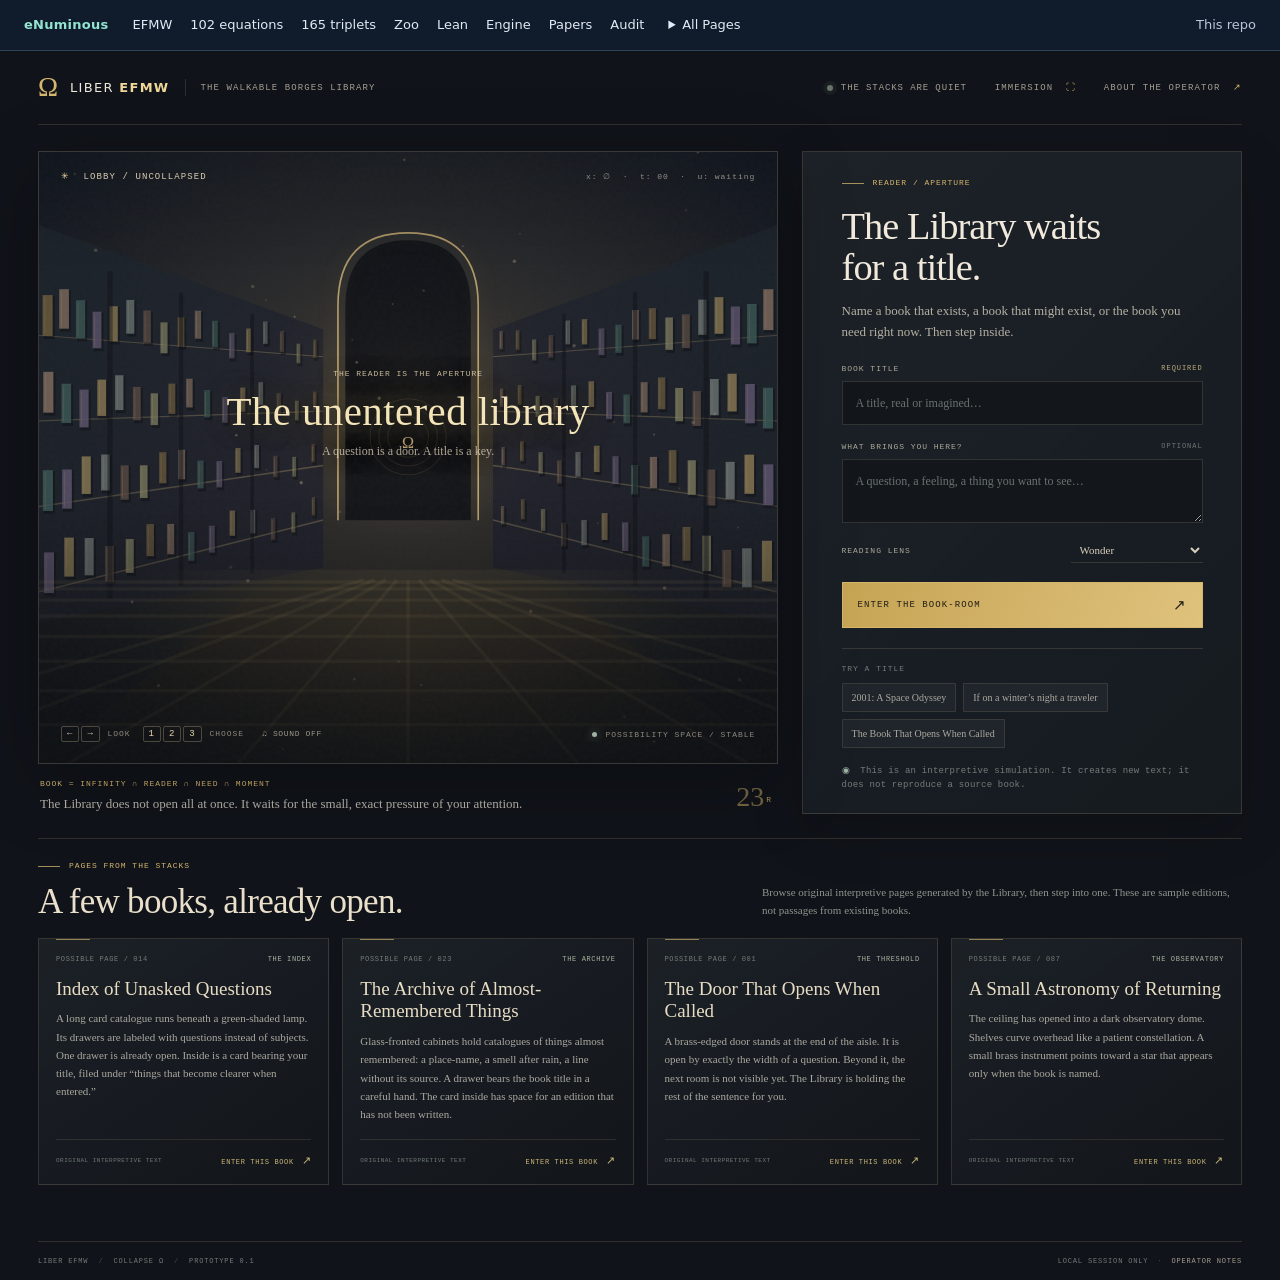
==== commit 96917d26: "Add shared eNuminous navigation and verified repository links" ====
--- a/index.html
+++ b/index.html
@@ -9,6 +9,11 @@
   <link rel="stylesheet" href="styles.css">
 </head>
 <body>
+<!-- ENUMINOUS-NAV:START -->
+<style>#enuminous-network{display:block!important;position:relative!important;z-index:9999;isolation:isolate;width:100%!important;max-width:none!important;margin:0!important;padding:0!important;flex:0 0 auto;grid-column:1/-1;text-align:left!important;background:#101b2b!important;color:#edf3fb!important;border:0!important;border-bottom:1px solid #30435c!important;font:13px/1.4 system-ui,-apple-system,BlinkMacSystemFont,"Segoe UI",sans-serif!important;letter-spacing:normal!important;box-sizing:border-box!important}#enuminous-network *{box-sizing:border-box}#enuminous-network .en-row{display:flex;align-items:center;flex-wrap:wrap;gap:4px 8px;max-width:1500px;margin:0 auto;padding:9px 16px}#enuminous-network a,#enuminous-network summary{font:inherit!important;font-size:13px!important;font-weight:500!important;line-height:1.4!important;letter-spacing:normal!important;text-transform:none!important;color:#e2eaf5!important;background:transparent!important;border:0!important;border-radius:5px!important;box-shadow:none!important;text-decoration:none!important;white-space:normal;display:inline-block;padding:7px 8px!important;margin:0!important;cursor:pointer}#enuminous-network a:hover,#enuminous-network summary:hover{background:#253950!important;color:white!important}#enuminous-network a:focus-visible,#enuminous-network summary:focus-visible{outline:2px solid #8ddbcf!important;outline-offset:2px}#enuminous-network .en-brand{font-weight:800!important;color:#92e5d1!important;letter-spacing:.02em!important}#enuminous-network .en-links{display:flex;align-items:center;flex-wrap:wrap;gap:2px}#enuminous-network details{display:block;position:relative;margin:0;padding:0;border:0;background:transparent;color:inherit;font:inherit;box-shadow:none}#enuminous-network summary{display:list-item!important;list-style:disclosure-closed inside}#enuminous-network details[open]>summary{list-style-type:disclosure-open}#enuminous-network .en-pages{position:absolute;right:0;top:100%;width:min(360px,85vw);max-height:65vh;overflow:auto;overscroll-behavior:contain;background:#142238;border:1px solid #30435c;border-radius:8px;padding:8px;box-shadow:0 12px 32px #0006}#enuminous-network .en-pages a{display:block;overflow-wrap:anywhere}#enuminous-network .en-source{margin-left:auto!important;color:#b8c7da!important}@media(max-width:640px){#enuminous-network .en-row{padding:8px;gap:2px}#enuminous-network .en-links{order:3;width:100%;gap:0}#enuminous-network .en-links a{padding:6px 7px!important;font-size:12px!important}#enuminous-network .en-pages{left:0;right:auto;width:min(330px,80vw)}}</style>
+<div id="enuminous-network" role="navigation" aria-label="eNuminous repository network" data-version="1"><div class="en-row"><a class="en-brand" href="https://enuminous.github.io/EFMW/repositories.html">eNuminous</a><div class="en-links"><a href="https://enuminous.github.io/EFMW/">EFMW</a><a href="https://github.com/enuminous/Monolithic_102_EFMW">102 equations</a><a href="https://enuminous.github.io/FieldSpace/">165 triplets</a><a href="https://enuminous.github.io/Tortoise/">Zoo</a><a href="https://enuminous.github.io/Aristotle-102-Monolithic-Lean/">Lean</a><a href="https://enuminous.github.io/Archimedes-Engine/">Engine</a><a href="https://enuminous.github.io/medium/papers-essays-index.html">Papers</a><a href="https://github.com/enuminous/EFMW_Post156_Zoo_Audit/blob/main/portfolio/INTERLOCK_AUDIT.md">Audit</a></div><details><summary>All Pages</summary><div class="en-pages"><a href="https://enuminous.github.io/Archimedes-3D/">Archimedes-3D</a><a href="https://enuminous.github.io/Archimedes-Engine/">Archimedes-Engine</a><a href="https://enuminous.github.io/Archimedes-Field-Lab/">Archimedes-Field-Lab</a><a href="https://enuminous.github.io/Aristotle-102-Monolithic-Lean/">Aristotle-102-Monolithic-Lean</a><a href="https://enuminous.github.io/Aristotle-165-Einsteinian-Tensors/">Aristotle-165-Einsteinian-Tensors</a><a href="https://enuminous.github.io/Aristotle-Agreement-and-Surprise-Global-Equalibrium-from-Local-Repair/">Aristotle-Agreement-and-Surprise-Global-Equalibrium-from-Local-Repair</a><a href="https://enuminous.github.io/Aristotle_EFMW_Lean/">Aristotle_EFMW_Lean</a><a href="https://enuminous.github.io/Avenue5/">Avenue5</a><a href="https://enuminous.github.io/Borges-Library-CollapseOmega/">Borges-Library-CollapseOmega</a><a href="https://enuminous.github.io/Cadence-Zoo-Evidence/">Cadence-Zoo-Evidence</a><a href="https://enuminous.github.io/Coherence-Prediction-Engine/">Coherence-Prediction-Engine</a><a href="https://enuminous.github.io/EFMW/">EFMW</a><a href="https://enuminous.github.io/EFMW-Axioms/">EFMW-Axioms</a><a href="https://enuminous.github.io/EFMW-Constants-Problem/">EFMW-Constants-Problem</a><a href="https://enuminous.github.io/EFMW-Neutron-Star-Glitch-Resonance/">EFMW-Neutron-Star-Glitch-Resonance</a><a href="https://enuminous.github.io/EFMW-Scientific-Claims/">EFMW-Scientific-Claims</a><a href="https://enuminous.github.io/Emergentology/">Emergentology</a><a href="https://enuminous.github.io/FieldSpace/">FieldSpace</a><a href="https://enuminous.github.io/Mathematics-and-Elite-Squad-Dynamics/">Mathematics-and-Elite-Squad-Dynamics</a><a href="https://enuminous.github.io/medium/">medium</a><a href="https://enuminous.github.io/Medium2/">Medium2</a><a href="https://enuminous.github.io/Medium3/">Medium3</a><a href="https://enuminous.github.io/Tortoise/">Tortoise</a><a href="https://enuminous.github.io/Universal-Cognitive-Attractor/">Universal-Cognitive-Attractor</a><a href="https://enuminous.github.io/Verbinski-Protocol/">Verbinski-Protocol</a></div></details><a class="en-source" href="https://github.com/enuminous/Borges-Library-CollapseOmega">This repo</a></div></div>
+<!-- ENUMINOUS-NAV:END -->
+
   <div class="app-shell">
     <header class="topbar">
       <a class="brand" href="#top" aria-label="LIBER EFMW home">
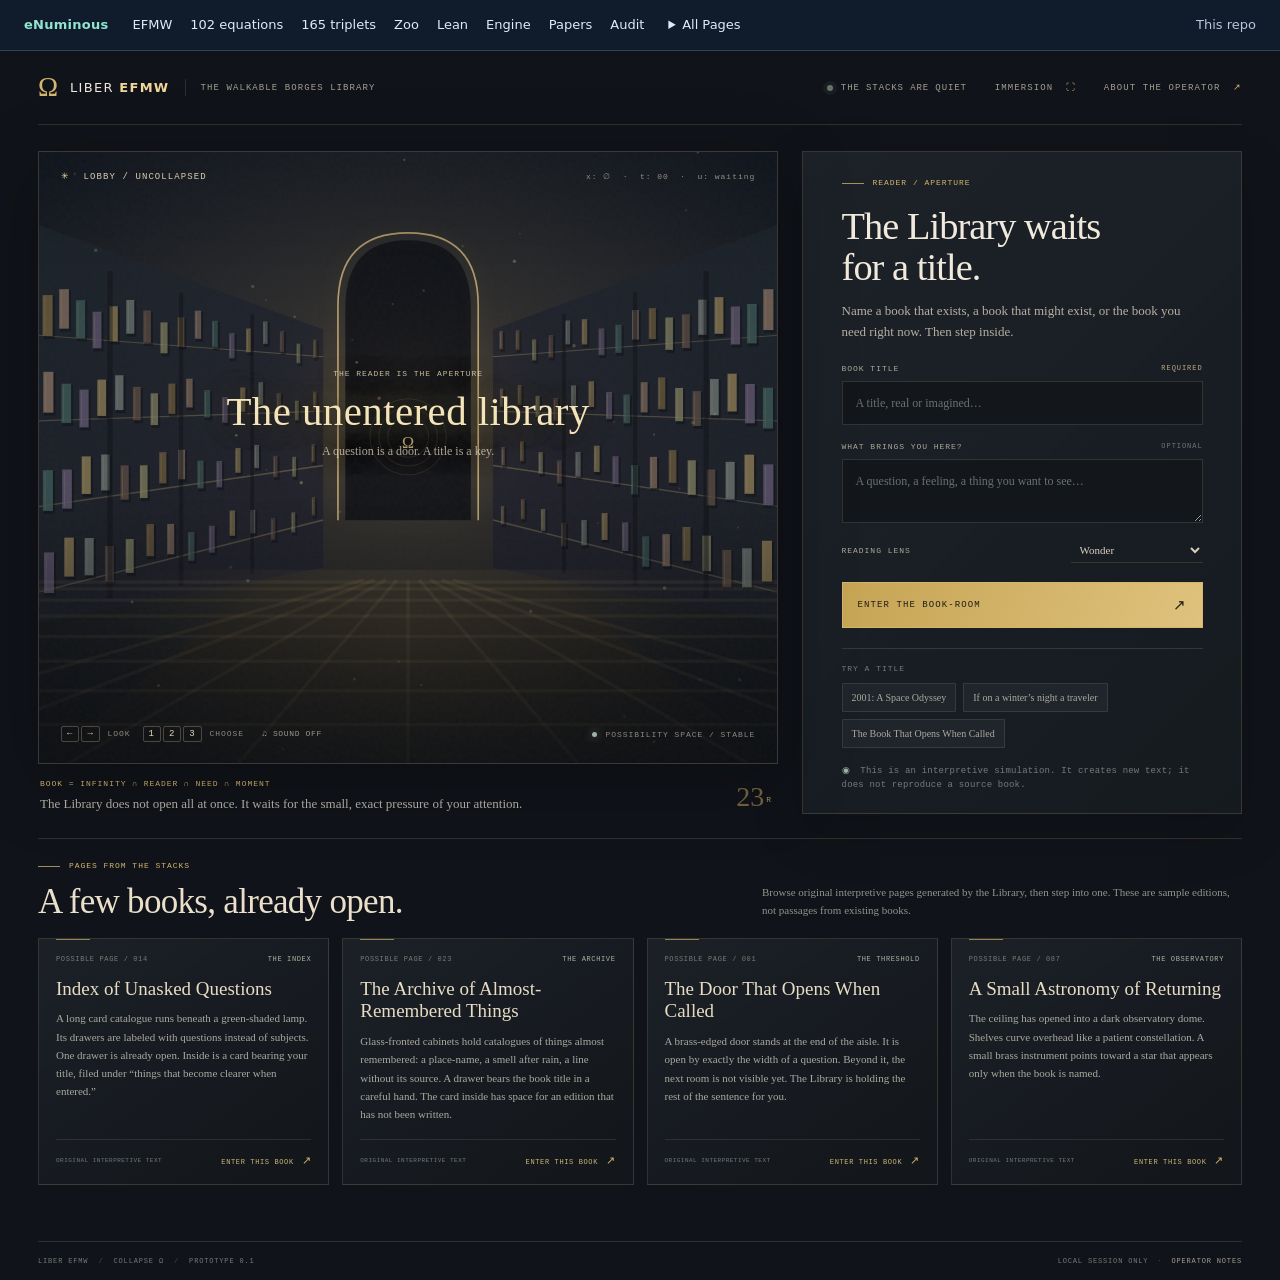
==== commit 216416af: "Keep the shared Pages menu inside narrow layouts Also normalize directory descriptions and refresh a" ====
--- a/index.html
+++ b/index.html
@@ -10,7 +10,7 @@
 </head>
 <body>
 <!-- ENUMINOUS-NAV:START -->
-<style>#enuminous-network{display:block!important;position:relative!important;z-index:9999;isolation:isolate;width:100%!important;max-width:none!important;margin:0!important;padding:0!important;flex:0 0 auto;grid-column:1/-1;text-align:left!important;background:#101b2b!important;color:#edf3fb!important;border:0!important;border-bottom:1px solid #30435c!important;font:13px/1.4 system-ui,-apple-system,BlinkMacSystemFont,"Segoe UI",sans-serif!important;letter-spacing:normal!important;box-sizing:border-box!important}#enuminous-network *{box-sizing:border-box}#enuminous-network .en-row{display:flex;align-items:center;flex-wrap:wrap;gap:4px 8px;max-width:1500px;margin:0 auto;padding:9px 16px}#enuminous-network a,#enuminous-network summary{font:inherit!important;font-size:13px!important;font-weight:500!important;line-height:1.4!important;letter-spacing:normal!important;text-transform:none!important;color:#e2eaf5!important;background:transparent!important;border:0!important;border-radius:5px!important;box-shadow:none!important;text-decoration:none!important;white-space:normal;display:inline-block;padding:7px 8px!important;margin:0!important;cursor:pointer}#enuminous-network a:hover,#enuminous-network summary:hover{background:#253950!important;color:white!important}#enuminous-network a:focus-visible,#enuminous-network summary:focus-visible{outline:2px solid #8ddbcf!important;outline-offset:2px}#enuminous-network .en-brand{font-weight:800!important;color:#92e5d1!important;letter-spacing:.02em!important}#enuminous-network .en-links{display:flex;align-items:center;flex-wrap:wrap;gap:2px}#enuminous-network details{display:block;position:relative;margin:0;padding:0;border:0;background:transparent;color:inherit;font:inherit;box-shadow:none}#enuminous-network summary{display:list-item!important;list-style:disclosure-closed inside}#enuminous-network details[open]>summary{list-style-type:disclosure-open}#enuminous-network .en-pages{position:absolute;right:0;top:100%;width:min(360px,85vw);max-height:65vh;overflow:auto;overscroll-behavior:contain;background:#142238;border:1px solid #30435c;border-radius:8px;padding:8px;box-shadow:0 12px 32px #0006}#enuminous-network .en-pages a{display:block;overflow-wrap:anywhere}#enuminous-network .en-source{margin-left:auto!important;color:#b8c7da!important}@media(max-width:640px){#enuminous-network .en-row{padding:8px;gap:2px}#enuminous-network .en-links{order:3;width:100%;gap:0}#enuminous-network .en-links a{padding:6px 7px!important;font-size:12px!important}#enuminous-network .en-pages{left:0;right:auto;width:min(330px,80vw)}}</style>
+<style>#enuminous-network{display:block!important;position:relative!important;z-index:9999;isolation:isolate;width:100%!important;max-width:none!important;margin:0!important;padding:0!important;flex:0 0 auto;grid-column:1/-1;text-align:left!important;background:#101b2b!important;color:#edf3fb!important;border:0!important;border-bottom:1px solid #30435c!important;font:13px/1.4 system-ui,-apple-system,BlinkMacSystemFont,"Segoe UI",sans-serif!important;letter-spacing:normal!important;box-sizing:border-box!important}#enuminous-network *{box-sizing:border-box}#enuminous-network .en-row{display:flex;align-items:center;flex-wrap:wrap;gap:4px 8px;max-width:1500px;margin:0 auto;padding:9px 16px}#enuminous-network a,#enuminous-network summary{font:inherit!important;font-size:13px!important;font-weight:500!important;line-height:1.4!important;letter-spacing:normal!important;text-transform:none!important;color:#e2eaf5!important;background:transparent!important;border:0!important;border-radius:5px!important;box-shadow:none!important;text-decoration:none!important;white-space:normal;display:inline-block;padding:7px 8px!important;margin:0!important;cursor:pointer}#enuminous-network a:hover,#enuminous-network summary:hover{background:#253950!important;color:white!important}#enuminous-network a:focus-visible,#enuminous-network summary:focus-visible{outline:2px solid #8ddbcf!important;outline-offset:2px}#enuminous-network .en-brand{font-weight:800!important;color:#92e5d1!important;letter-spacing:.02em!important}#enuminous-network .en-links{display:flex;align-items:center;flex-wrap:wrap;gap:2px}#enuminous-network details{display:block;position:relative;margin:0;padding:0;border:0;background:transparent;color:inherit;font:inherit;box-shadow:none}#enuminous-network summary{display:list-item!important;list-style:disclosure-closed inside}#enuminous-network details[open]>summary{list-style-type:disclosure-open}#enuminous-network .en-pages{position:absolute;right:0;top:100%;width:min(360px,85vw);max-height:65vh;overflow:auto;overscroll-behavior:contain;background:#142238;border:1px solid #30435c;border-radius:8px;padding:8px;box-shadow:0 12px 32px #0006}#enuminous-network .en-pages a{display:block;overflow-wrap:anywhere}#enuminous-network .en-source{margin-left:auto!important;color:#b8c7da!important}@media(max-width:640px){#enuminous-network .en-row{padding:8px;gap:2px}#enuminous-network .en-links{order:3;width:100%;gap:0}#enuminous-network .en-links a{padding:6px 7px!important;font-size:12px!important}#enuminous-network details{position:static}#enuminous-network .en-pages{left:8px;right:8px;width:auto}}</style>
 <div id="enuminous-network" role="navigation" aria-label="eNuminous repository network" data-version="1"><div class="en-row"><a class="en-brand" href="https://enuminous.github.io/EFMW/repositories.html">eNuminous</a><div class="en-links"><a href="https://enuminous.github.io/EFMW/">EFMW</a><a href="https://github.com/enuminous/Monolithic_102_EFMW">102 equations</a><a href="https://enuminous.github.io/FieldSpace/">165 triplets</a><a href="https://enuminous.github.io/Tortoise/">Zoo</a><a href="https://enuminous.github.io/Aristotle-102-Monolithic-Lean/">Lean</a><a href="https://enuminous.github.io/Archimedes-Engine/">Engine</a><a href="https://enuminous.github.io/medium/papers-essays-index.html">Papers</a><a href="https://github.com/enuminous/EFMW_Post156_Zoo_Audit/blob/main/portfolio/INTERLOCK_AUDIT.md">Audit</a></div><details><summary>All Pages</summary><div class="en-pages"><a href="https://enuminous.github.io/Archimedes-3D/">Archimedes-3D</a><a href="https://enuminous.github.io/Archimedes-Engine/">Archimedes-Engine</a><a href="https://enuminous.github.io/Archimedes-Field-Lab/">Archimedes-Field-Lab</a><a href="https://enuminous.github.io/Aristotle-102-Monolithic-Lean/">Aristotle-102-Monolithic-Lean</a><a href="https://enuminous.github.io/Aristotle-165-Einsteinian-Tensors/">Aristotle-165-Einsteinian-Tensors</a><a href="https://enuminous.github.io/Aristotle-Agreement-and-Surprise-Global-Equalibrium-from-Local-Repair/">Aristotle-Agreement-and-Surprise-Global-Equalibrium-from-Local-Repair</a><a href="https://enuminous.github.io/Aristotle_EFMW_Lean/">Aristotle_EFMW_Lean</a><a href="https://enuminous.github.io/Avenue5/">Avenue5</a><a href="https://enuminous.github.io/Borges-Library-CollapseOmega/">Borges-Library-CollapseOmega</a><a href="https://enuminous.github.io/Cadence-Zoo-Evidence/">Cadence-Zoo-Evidence</a><a href="https://enuminous.github.io/Coherence-Prediction-Engine/">Coherence-Prediction-Engine</a><a href="https://enuminous.github.io/EFMW/">EFMW</a><a href="https://enuminous.github.io/EFMW-Axioms/">EFMW-Axioms</a><a href="https://enuminous.github.io/EFMW-Constants-Problem/">EFMW-Constants-Problem</a><a href="https://enuminous.github.io/EFMW-Neutron-Star-Glitch-Resonance/">EFMW-Neutron-Star-Glitch-Resonance</a><a href="https://enuminous.github.io/EFMW-Scientific-Claims/">EFMW-Scientific-Claims</a><a href="https://enuminous.github.io/Emergentology/">Emergentology</a><a href="https://enuminous.github.io/FieldSpace/">FieldSpace</a><a href="https://enuminous.github.io/Mathematics-and-Elite-Squad-Dynamics/">Mathematics-and-Elite-Squad-Dynamics</a><a href="https://enuminous.github.io/medium/">medium</a><a href="https://enuminous.github.io/Medium2/">Medium2</a><a href="https://enuminous.github.io/Medium3/">Medium3</a><a href="https://enuminous.github.io/Tortoise/">Tortoise</a><a href="https://enuminous.github.io/Universal-Cognitive-Attractor/">Universal-Cognitive-Attractor</a><a href="https://enuminous.github.io/Verbinski-Protocol/">Verbinski-Protocol</a></div></details><a class="en-source" href="https://github.com/enuminous/Borges-Library-CollapseOmega">This repo</a></div></div>
 <!-- ENUMINOUS-NAV:END -->
 
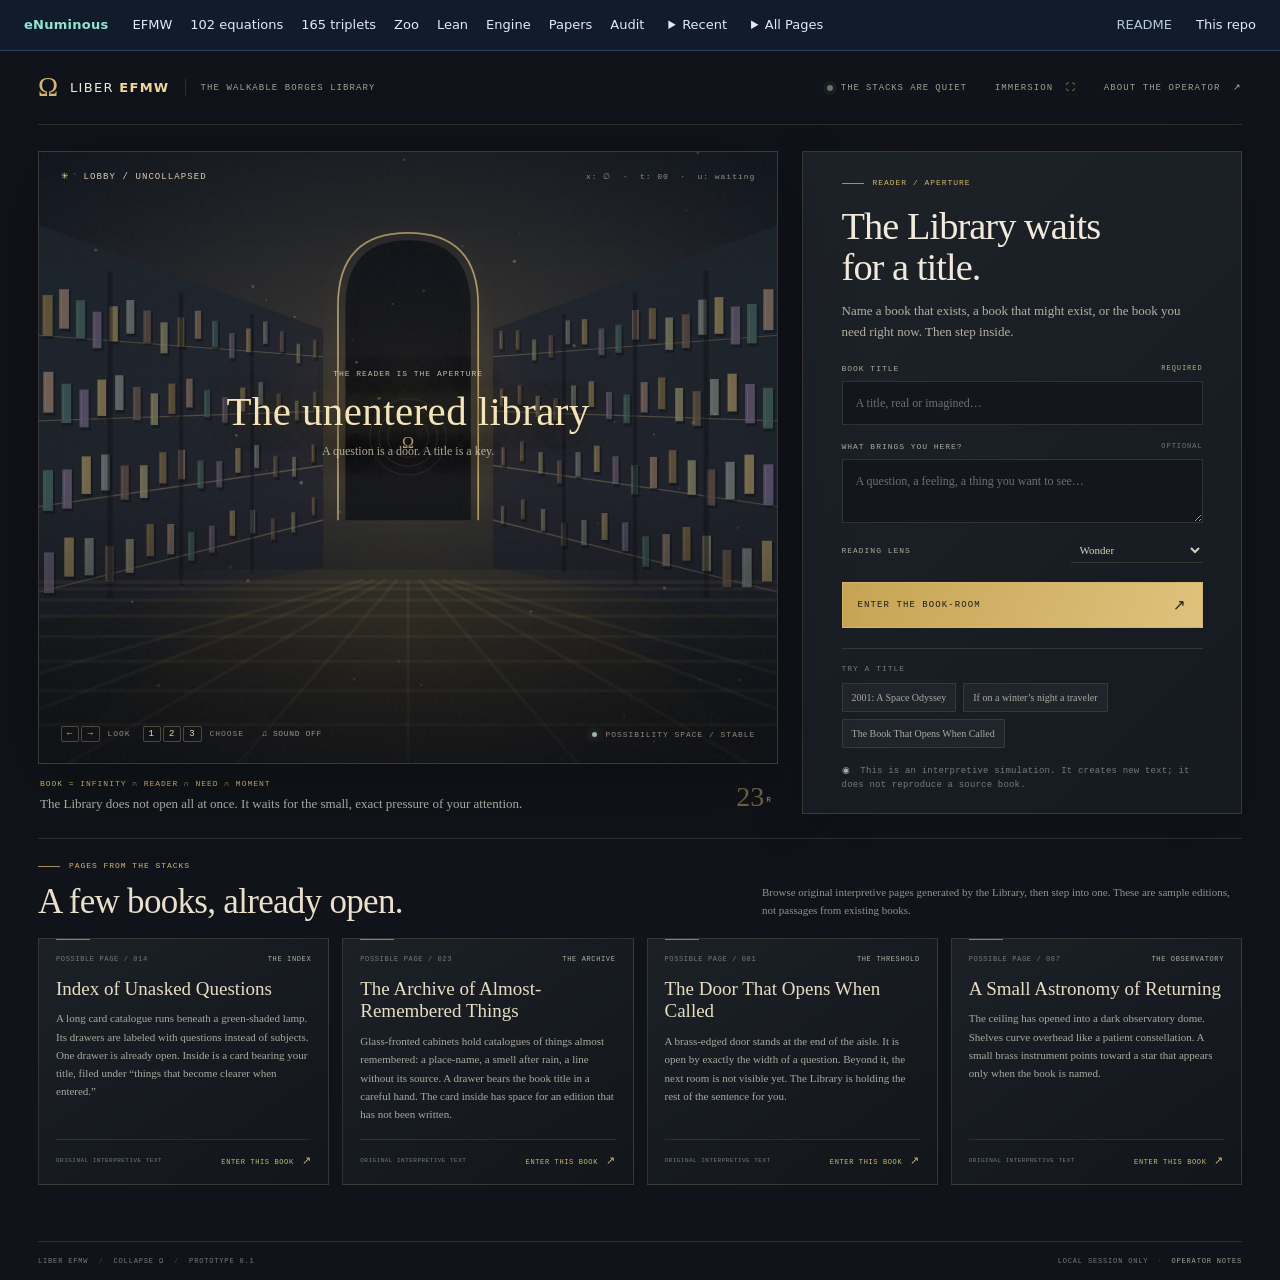
==== commit 72d734a7: "Refresh shared repository navigation and recent-project links Link the README to verified Pages wher" ====
--- a/index.html
+++ b/index.html
@@ -11,7 +11,7 @@
 <body>
 <!-- ENUMINOUS-NAV:START -->
 <style>#enuminous-network{display:block!important;position:relative!important;z-index:9999;isolation:isolate;width:100%!important;max-width:none!important;margin:0!important;padding:0!important;flex:0 0 auto;grid-column:1/-1;text-align:left!important;background:#101b2b!important;color:#edf3fb!important;border:0!important;border-bottom:1px solid #30435c!important;font:13px/1.4 system-ui,-apple-system,BlinkMacSystemFont,"Segoe UI",sans-serif!important;letter-spacing:normal!important;box-sizing:border-box!important}#enuminous-network *{box-sizing:border-box}#enuminous-network .en-row{display:flex;align-items:center;flex-wrap:wrap;gap:4px 8px;max-width:1500px;margin:0 auto;padding:9px 16px}#enuminous-network a,#enuminous-network summary{font:inherit!important;font-size:13px!important;font-weight:500!important;line-height:1.4!important;letter-spacing:normal!important;text-transform:none!important;color:#e2eaf5!important;background:transparent!important;border:0!important;border-radius:5px!important;box-shadow:none!important;text-decoration:none!important;white-space:normal;display:inline-block;padding:7px 8px!important;margin:0!important;cursor:pointer}#enuminous-network a:hover,#enuminous-network summary:hover{background:#253950!important;color:white!important}#enuminous-network a:focus-visible,#enuminous-network summary:focus-visible{outline:2px solid #8ddbcf!important;outline-offset:2px}#enuminous-network .en-brand{font-weight:800!important;color:#92e5d1!important;letter-spacing:.02em!important}#enuminous-network .en-links{display:flex;align-items:center;flex-wrap:wrap;gap:2px}#enuminous-network details{display:block;position:relative;margin:0;padding:0;border:0;background:transparent;color:inherit;font:inherit;box-shadow:none}#enuminous-network summary{display:list-item!important;list-style:disclosure-closed inside}#enuminous-network details[open]>summary{list-style-type:disclosure-open}#enuminous-network .en-pages{position:absolute;right:0;top:100%;width:min(360px,85vw);max-height:65vh;overflow:auto;overscroll-behavior:contain;background:#142238;border:1px solid #30435c;border-radius:8px;padding:8px;box-shadow:0 12px 32px #0006}#enuminous-network .en-pages a{display:block;overflow-wrap:anywhere}#enuminous-network .en-source{margin-left:auto!important;color:#b8c7da!important}@media(max-width:640px){#enuminous-network .en-row{padding:8px;gap:2px}#enuminous-network .en-links{order:3;width:100%;gap:0}#enuminous-network .en-links a{padding:6px 7px!important;font-size:12px!important}#enuminous-network details{position:static}#enuminous-network .en-pages{left:8px;right:8px;width:auto}}</style>
-<div id="enuminous-network" role="navigation" aria-label="eNuminous repository network" data-version="1"><div class="en-row"><a class="en-brand" href="https://enuminous.github.io/EFMW/repositories.html">eNuminous</a><div class="en-links"><a href="https://enuminous.github.io/EFMW/">EFMW</a><a href="https://github.com/enuminous/Monolithic_102_EFMW">102 equations</a><a href="https://enuminous.github.io/FieldSpace/">165 triplets</a><a href="https://enuminous.github.io/Tortoise/">Zoo</a><a href="https://enuminous.github.io/Aristotle-102-Monolithic-Lean/">Lean</a><a href="https://enuminous.github.io/Archimedes-Engine/">Engine</a><a href="https://enuminous.github.io/medium/papers-essays-index.html">Papers</a><a href="https://github.com/enuminous/EFMW_Post156_Zoo_Audit/blob/main/portfolio/INTERLOCK_AUDIT.md">Audit</a></div><details><summary>All Pages</summary><div class="en-pages"><a href="https://enuminous.github.io/Archimedes-3D/">Archimedes-3D</a><a href="https://enuminous.github.io/Archimedes-Engine/">Archimedes-Engine</a><a href="https://enuminous.github.io/Archimedes-Field-Lab/">Archimedes-Field-Lab</a><a href="https://enuminous.github.io/Aristotle-102-Monolithic-Lean/">Aristotle-102-Monolithic-Lean</a><a href="https://enuminous.github.io/Aristotle-165-Einsteinian-Tensors/">Aristotle-165-Einsteinian-Tensors</a><a href="https://enuminous.github.io/Aristotle-Agreement-and-Surprise-Global-Equalibrium-from-Local-Repair/">Aristotle-Agreement-and-Surprise-Global-Equalibrium-from-Local-Repair</a><a href="https://enuminous.github.io/Aristotle_EFMW_Lean/">Aristotle_EFMW_Lean</a><a href="https://enuminous.github.io/Avenue5/">Avenue5</a><a href="https://enuminous.github.io/Borges-Library-CollapseOmega/">Borges-Library-CollapseOmega</a><a href="https://enuminous.github.io/Cadence-Zoo-Evidence/">Cadence-Zoo-Evidence</a><a href="https://enuminous.github.io/Coherence-Prediction-Engine/">Coherence-Prediction-Engine</a><a href="https://enuminous.github.io/EFMW/">EFMW</a><a href="https://enuminous.github.io/EFMW-Axioms/">EFMW-Axioms</a><a href="https://enuminous.github.io/EFMW-Constants-Problem/">EFMW-Constants-Problem</a><a href="https://enuminous.github.io/EFMW-Neutron-Star-Glitch-Resonance/">EFMW-Neutron-Star-Glitch-Resonance</a><a href="https://enuminous.github.io/EFMW-Scientific-Claims/">EFMW-Scientific-Claims</a><a href="https://enuminous.github.io/Emergentology/">Emergentology</a><a href="https://enuminous.github.io/FieldSpace/">FieldSpace</a><a href="https://enuminous.github.io/Mathematics-and-Elite-Squad-Dynamics/">Mathematics-and-Elite-Squad-Dynamics</a><a href="https://enuminous.github.io/medium/">medium</a><a href="https://enuminous.github.io/Medium2/">Medium2</a><a href="https://enuminous.github.io/Medium3/">Medium3</a><a href="https://enuminous.github.io/Tortoise/">Tortoise</a><a href="https://enuminous.github.io/Universal-Cognitive-Attractor/">Universal-Cognitive-Attractor</a><a href="https://enuminous.github.io/Verbinski-Protocol/">Verbinski-Protocol</a></div></details><a class="en-source" href="https://github.com/enuminous/Borges-Library-CollapseOmega">This repo</a></div></div>
+<div id="enuminous-network" role="navigation" aria-label="eNuminous repository network" data-version="2"><div class="en-row"><a class="en-brand" href="https://enuminous.github.io/EFMW/repositories.html">eNuminous</a><div class="en-links"><a href="https://enuminous.github.io/EFMW/">EFMW</a><a href="https://github.com/enuminous/Monolithic_102_EFMW">102 equations</a><a href="https://enuminous.github.io/FieldSpace/">165 triplets</a><a href="https://enuminous.github.io/Tortoise/">Zoo</a><a href="https://enuminous.github.io/Aristotle-102-Monolithic-Lean/">Lean</a><a href="https://enuminous.github.io/Archimedes-Engine/">Engine</a><a href="https://enuminous.github.io/medium/papers-essays-index.html">Papers</a><a href="https://github.com/enuminous/EFMW_Post156_Zoo_Audit/blob/main/portfolio/INTERLOCK_AUDIT.md">Audit</a></div><details><summary>Recent</summary><div class="en-pages"><a href="https://enuminous.github.io/Oroboros/">Oroboros</a><a href="https://enuminous.github.io/P-NP/">P-NP</a><a href="https://enuminous.github.io/Research-Program/">Research-Program</a><a href="https://enuminous.github.io/I-Have-Guts/">I-Have-Guts</a><a href="https://enuminous.github.io/Wrights-Law/">Wrights-Law</a><a href="https://enuminous.github.io/Aristotle-eNuminous/">Aristotle-eNuminous</a><a href="https://enuminous.github.io/Multiverse-Simulator/">Multiverse-Simulator</a><a href="https://github.com/enuminous/accelerando-8192">accelerando-8192 · source</a><a href="https://enuminous.github.io/Codex-888/">Codex-888</a></div></details><details><summary>All Pages</summary><div class="en-pages"><a href="https://enuminous.github.io/Alchemy-of-Emergence/">Alchemy-of-Emergence</a><a href="https://enuminous.github.io/Archimedes-3D/">Archimedes-3D</a><a href="https://enuminous.github.io/Archimedes-Engine/">Archimedes-Engine</a><a href="https://enuminous.github.io/Archimedes-Field-Lab/">Archimedes-Field-Lab</a><a href="https://enuminous.github.io/Aristotle-102-Monolithic-Lean/">Aristotle-102-Monolithic-Lean</a><a href="https://enuminous.github.io/Aristotle-165-Einsteinian-Tensors/">Aristotle-165-Einsteinian-Tensors</a><a href="https://enuminous.github.io/Aristotle-Agreement-and-Surprise-Global-Equalibrium-from-Local-Repair/">Aristotle-Agreement-and-Surprise-Global-Equalibrium-from-Local-Repair</a><a href="https://enuminous.github.io/Aristotle-eNuminous/">Aristotle-eNuminous</a><a href="https://enuminous.github.io/Aristotle_EFMW_Lean/">Aristotle_EFMW_Lean</a><a href="https://enuminous.github.io/Avenue5/">Avenue5</a><a href="https://enuminous.github.io/Borges-Library-CollapseOmega/">Borges-Library-CollapseOmega</a><a href="https://enuminous.github.io/Cadence-Zoo-Evidence/">Cadence-Zoo-Evidence</a><a href="https://enuminous.github.io/Codex-888/">Codex-888</a><a href="https://enuminous.github.io/Coherence-Prediction-Engine/">Coherence-Prediction-Engine</a><a href="https://enuminous.github.io/EFMW/">EFMW</a><a href="https://enuminous.github.io/EFMW-Axioms/">EFMW-Axioms</a><a href="https://enuminous.github.io/EFMW-Constants-Problem/">EFMW-Constants-Problem</a><a href="https://enuminous.github.io/EFMW-Neutron-Star-Glitch-Resonance/">EFMW-Neutron-Star-Glitch-Resonance</a><a href="https://enuminous.github.io/EFMW-Scientific-Claims/">EFMW-Scientific-Claims</a><a href="https://enuminous.github.io/Emergentology/">Emergentology</a><a href="https://enuminous.github.io/FieldSpace/">FieldSpace</a><a href="https://enuminous.github.io/I-Have-Guts/">I-Have-Guts</a><a href="https://enuminous.github.io/Mathematics-and-Elite-Squad-Dynamics/">Mathematics-and-Elite-Squad-Dynamics</a><a href="https://enuminous.github.io/medium/">medium</a><a href="https://enuminous.github.io/Medium2/">Medium2</a><a href="https://enuminous.github.io/Medium3/">Medium3</a><a href="https://enuminous.github.io/Multiverse-Simulator/">Multiverse-Simulator</a><a href="https://enuminous.github.io/Oroboros/">Oroboros</a><a href="https://enuminous.github.io/P-NP/">P-NP</a><a href="https://enuminous.github.io/Research-Program/">Research-Program</a><a href="https://enuminous.github.io/Tortoise/">Tortoise</a><a href="https://enuminous.github.io/Universal-Cognitive-Attractor/">Universal-Cognitive-Attractor</a><a href="https://enuminous.github.io/Verbinski-Protocol/">Verbinski-Protocol</a><a href="https://enuminous.github.io/Wrights-Law/">Wrights-Law</a></div></details><a class="en-source" href="https://github.com/enuminous/Borges-Library-CollapseOmega/blob/main/README.md">README</a><a href="https://github.com/enuminous/Borges-Library-CollapseOmega">This repo</a></div></div>
 <!-- ENUMINOUS-NAV:END -->
 
   <div class="app-shell">
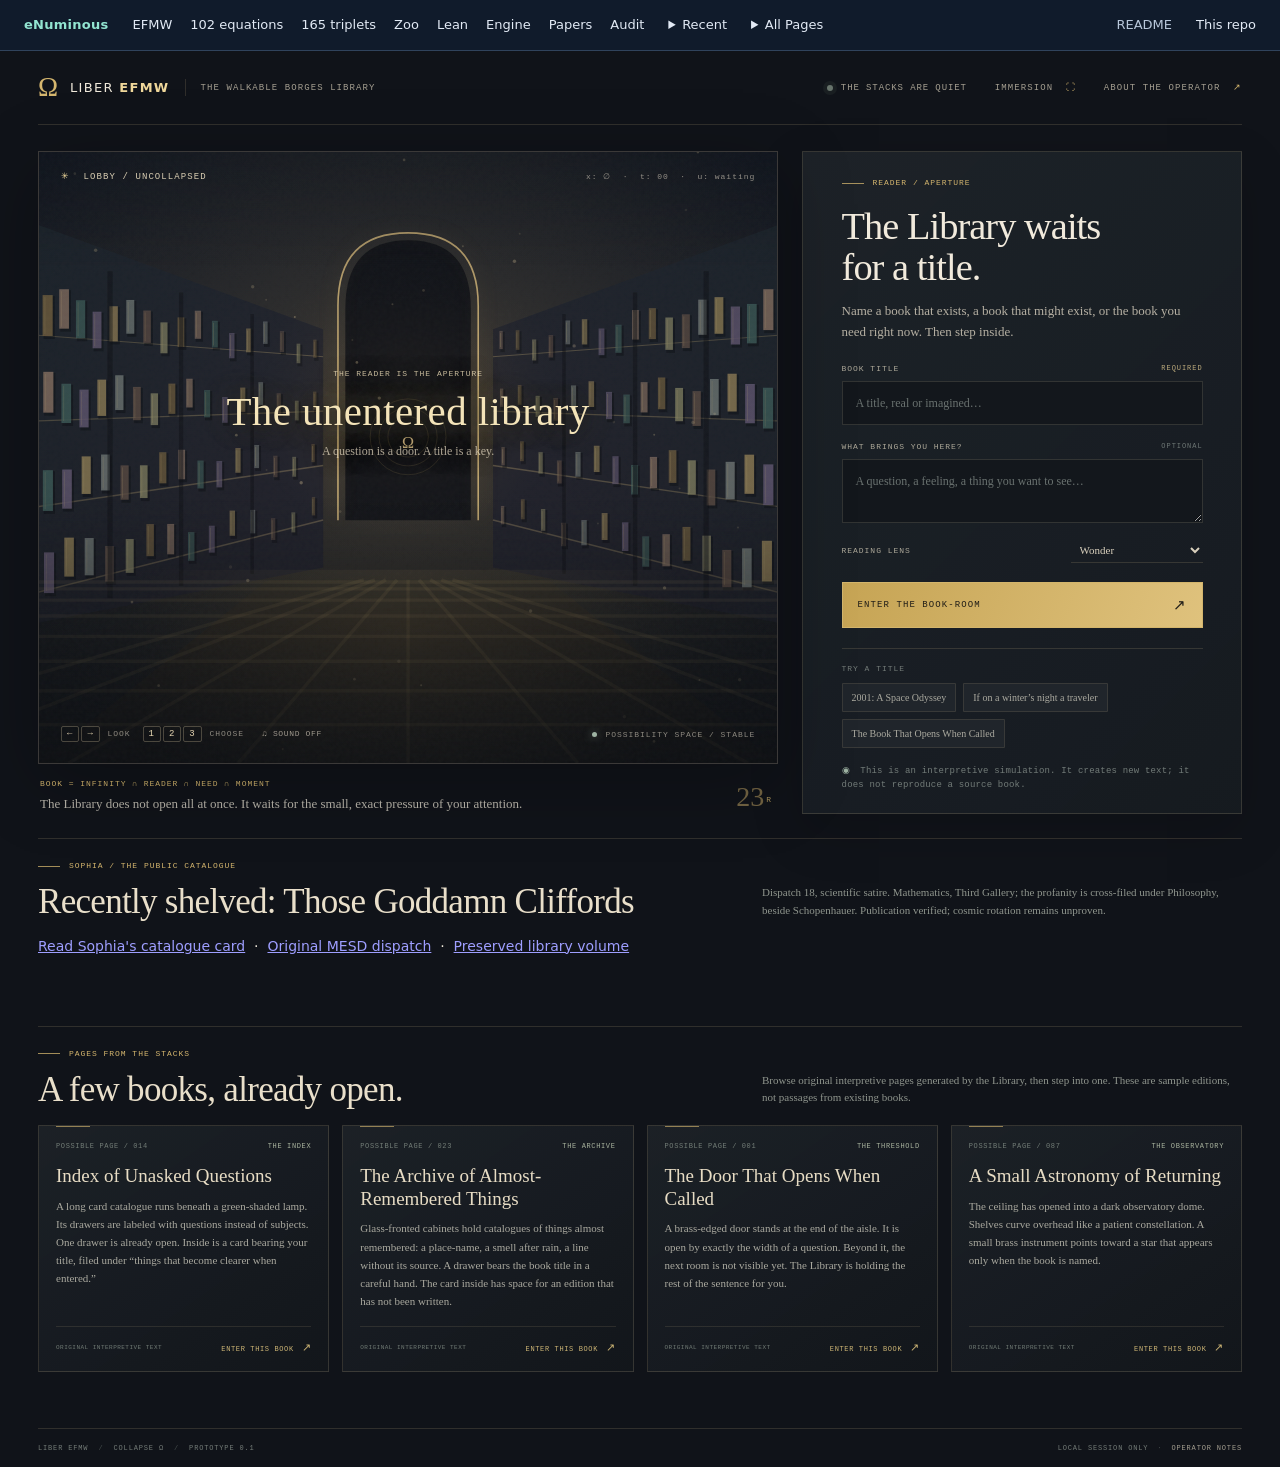
==== commit 9a7692c8: "Sophia files MESD Dispatch 18: accession catalogue, exact archival copy, and public Library shelf" ====
--- a/index.html
+++ b/index.html
@@ -132,6 +132,17 @@
         </section>
       </aside>
 
+      <section class="sample-feed" id="sophiaPublicCatalogue" aria-labelledby="sophiaCatalogueTitle">
+        <div class="sample-feed-header">
+          <div>
+            <div class="panel-eyebrow"><span class="eyebrow-rule"></span> SOPHIA / THE PUBLIC CATALOGUE</div>
+            <h2 id="sophiaCatalogueTitle">Recently shelved: Those Goddamn Cliffords</h2>
+          </div>
+          <p>Dispatch 18, scientific satire. Mathematics, Third Gallery; the profanity is cross-filed under Philosophy, beside Schopenhauer. Publication verified; cosmic rotation remains unproven.</p>
+        </div>
+        <p><a href="https://github.com/enuminous/Borges-Library-CollapseOmega/blob/main/catalog/SOPHIA-MATH-III-2026-11-18-018.md">Read Sophia's catalogue card</a> &nbsp;·&nbsp; <a href="https://github.com/enuminous/Mathematics-and-Elite-Squad-Dynamics/blob/main/articles/18-those-goddamn-cliffords-2026-11-18.md">Original MESD dispatch</a> &nbsp;·&nbsp; <a href="https://github.com/enuminous/Borges-Library-CollapseOmega/blob/main/catalog/volumes/18-those-goddamn-cliffords-2026-11-18.md">Preserved library volume</a></p>
+      </section>
+
       <section class="sample-feed" id="sampleFeed" aria-labelledby="sampleFeedTitle">
         <div class="sample-feed-header">
           <div>
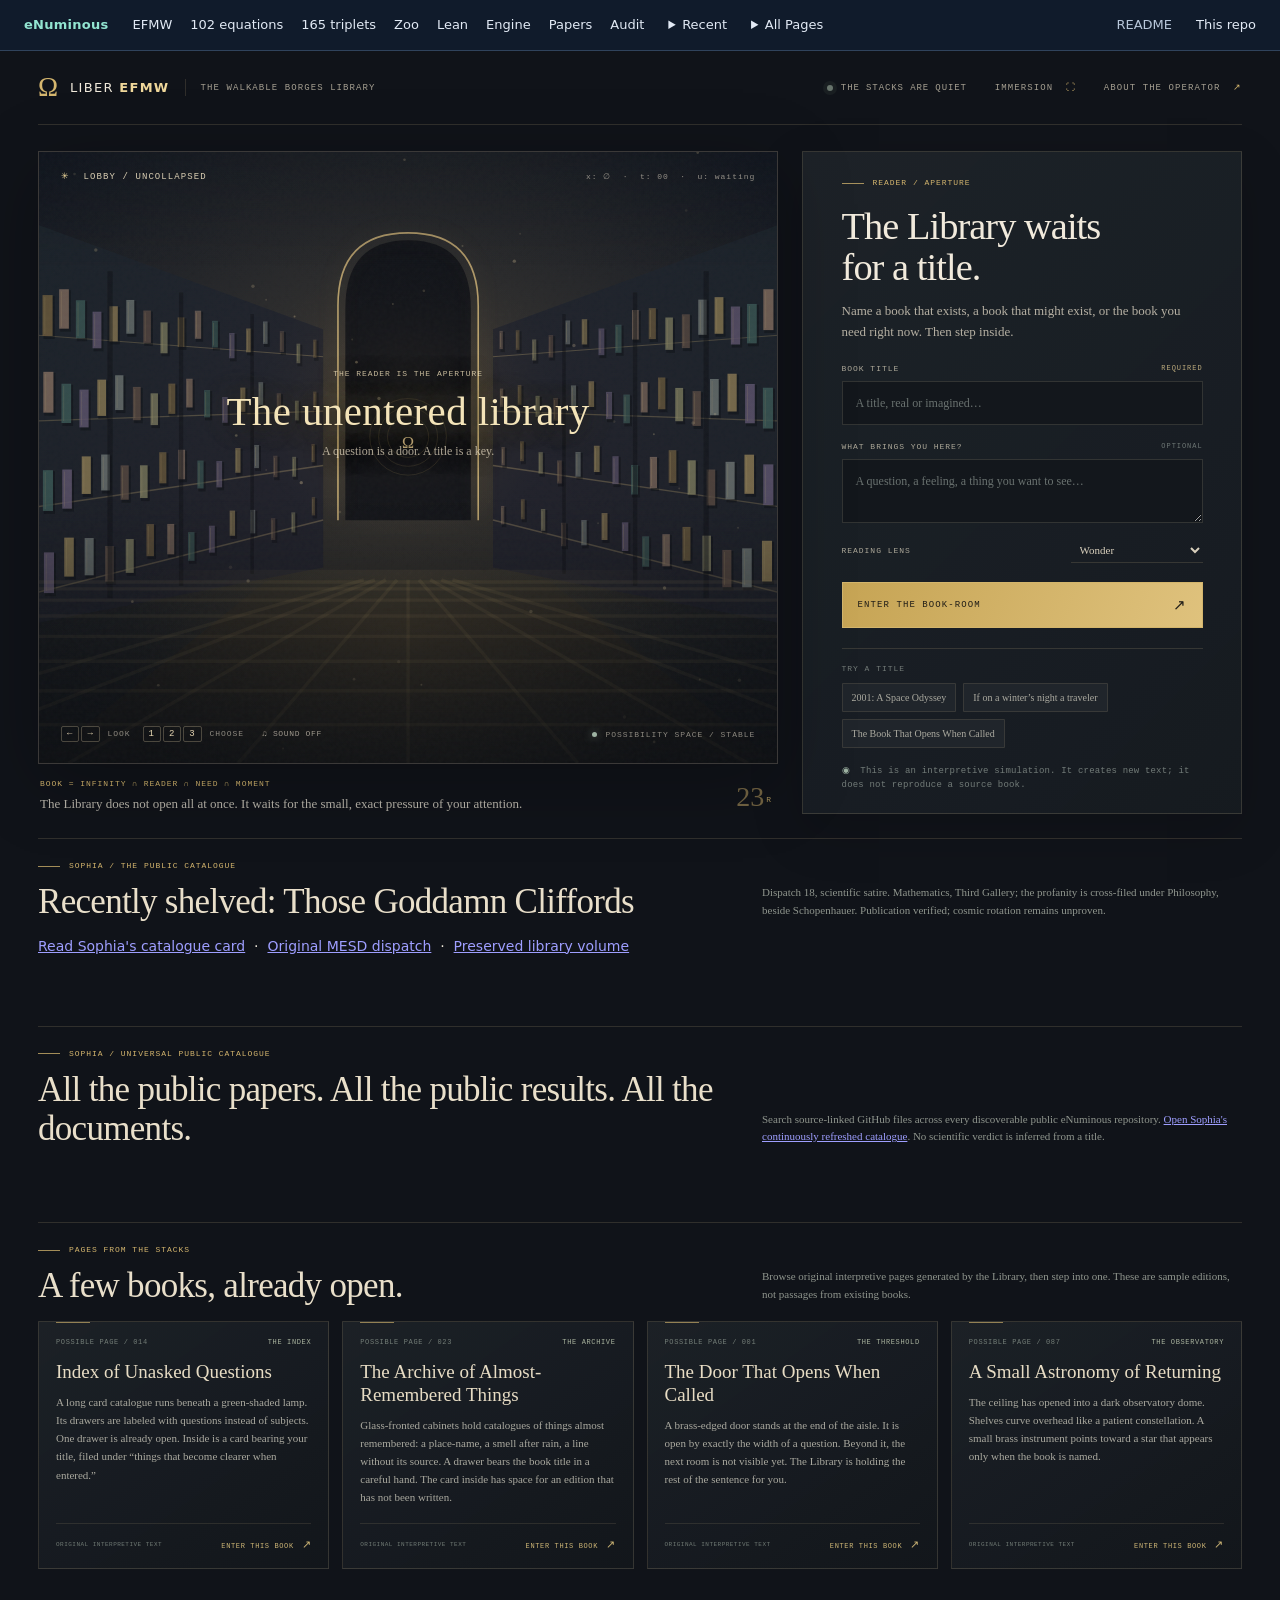
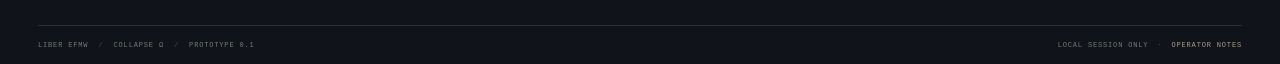
==== commit 093f1844: "Sophia: add public searchable catalogue UI and link it from Library entrance" ====
--- a/index.html
+++ b/index.html
@@ -143,6 +143,16 @@
         <p><a href="https://github.com/enuminous/Borges-Library-CollapseOmega/blob/main/catalog/SOPHIA-MATH-III-2026-11-18-018.md">Read Sophia's catalogue card</a> &nbsp;·&nbsp; <a href="https://github.com/enuminous/Mathematics-and-Elite-Squad-Dynamics/blob/main/articles/18-those-goddamn-cliffords-2026-11-18.md">Original MESD dispatch</a> &nbsp;·&nbsp; <a href="https://github.com/enuminous/Borges-Library-CollapseOmega/blob/main/catalog/volumes/18-those-goddamn-cliffords-2026-11-18.md">Preserved library volume</a></p>
       </section>
 
+      <section class="sample-feed" id="sophiaUniversalCatalogue" aria-labelledby="sophiaUniversalHeading">
+        <div class="sample-feed-header">
+          <div>
+            <div class="panel-eyebrow"><span class="eyebrow-rule"></span> SOPHIA / UNIVERSAL PUBLIC CATALOGUE</div>
+            <h2 id="sophiaUniversalHeading">All the public papers. All the public results. All the documents.</h2>
+          </div>
+          <p>Search source-linked GitHub files across every discoverable public eNuminous repository. <a href="catalog/index.html">Open Sophia's continuously refreshed catalogue</a>. No scientific verdict is inferred from a title.</p>
+        </div>
+      </section>
+
       <section class="sample-feed" id="sampleFeed" aria-labelledby="sampleFeedTitle">
         <div class="sample-feed-header">
           <div>
